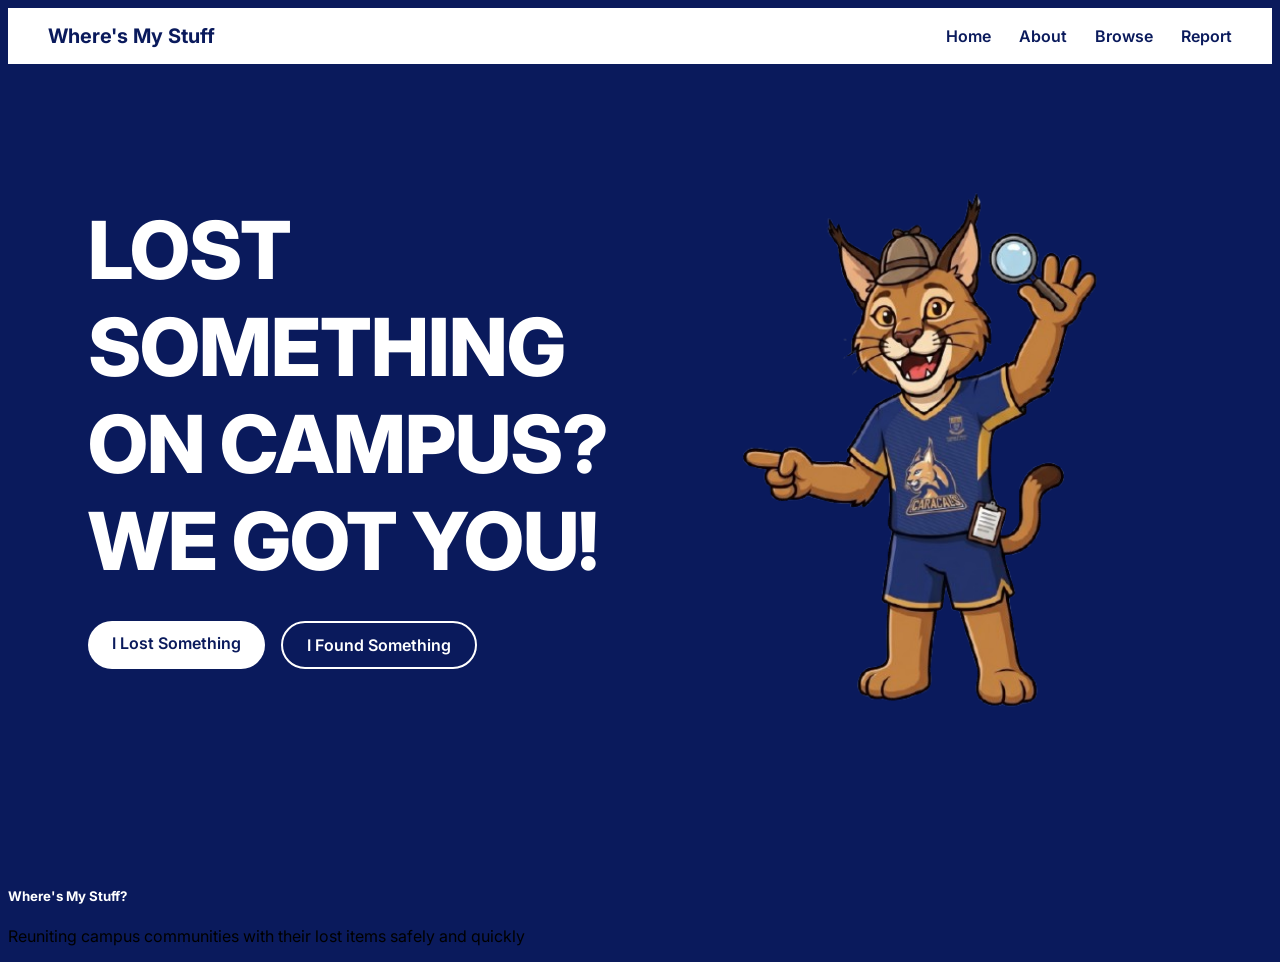
==== index.html @ 034699d9 "Refactor code structure for improved readability and maintainability" ====
<!DOCTYPE html>
<html>

<head>
    <title>Where's My Stuff</title>
    <meta charset="UTF-8">
    <meta name="viewport" content="width=device-width, initial-scale=1.0">
    <link href="css/style.css" rel="stylesheet" />
</head>

<body>
    <header>
        <nav class="navbar">
            <a href="index.html" class="logo">Where's My Stuff</a>
            <ul class="nav-links">
                <li><a href="index.html">Home</a></li>
                <li><a href="about.html">About</a></li>
                <li><a href="browse.html">Browse</a></li>
                <li><a href="report.html">Report</a></li>
            </ul>
        </nav>
    </header>
    <main>
        <section class="hero">
            <div class="hero-text">
                <h1 class="hero-title">LOST<br> SOMETHING <br>ON CAMPUS?<br> WE GOT YOU!</h1>
                <div class="hero-actions">
                    <a href="browse.html" class="lost-btn">I Lost Something</a>
                    <a href="report.html" class="found-btn">I Found Something</a>
                </div>
            </div>
            <div class="hero-mascot">
                <img src="images/cara.png" alt="University Mascot Detective" />
            </div>


        </section>
    </main>

    <footer>
        <h5>Where's My Stuff?</h5>
        <p>Reuniting campus communities with their lost items safely and quickly
        </p>

    </footer>
</body>

</html>
---- css/style.css ----
@import url('https://fonts.googleapis.com/css2?family=Inter:wght@400;500;600;700&display=swap');


body {
    background-color: #0A1A5C;
    font-family: 'Inter', sans-serif;
    min-height: 100vh;
}

main {
    flex: 1;
}

h1,
h2,
h3,
h4,
h5,
h6 {
    color: #FFFFFF;
}

/* navbar */

.navbar {
    display: flex;
    justify-content: space-between;
    align-items: center;
    padding: 16px 40px;
    background-color: #ffffff;

}


.logo {
    font-size: 20px;
    font-weight: 700;
    color: #0A1A5C;
    text-decoration: none;
}


.nav-links {
    display: flex;
    gap: 28px;
    list-style: none;
    margin: 0;
    padding: 0;
}


.nav-links a {
    text-decoration: none;
    color: #0A1A5C;
    font-weight: 600;
    font-size: 16px;
    transition: color 0.2s ease;
}


.nav-links a:hover {
    color: #2563eb;
}

/* home page */

.hero {
    background-color: #0A1A5C;
    display: flex;
    align-items: center;
    justify-content: space-between;
    padding: 60px 80px;
    gap: 40px;
}

.hero-title {
    margin: 0 0 32px;
    font-size: 80px;
    font-weight: 800;
    letter-spacing: -1px;
}

.hero-actions {
    display: flex;
    flex-wrap: wrap;
    gap: 16px;
}

.lost-btn {
    background-color: #FFFFFF;
    color: #0A1A5C;
    text-decoration: none;
    padding: 12px 24px;
    border-radius: 50px;
    font-weight: 600;
}

.found-btn {
    background-color: #0A1A5C;
    color: #FFFFFF;
    text-decoration: none;
    padding: 12px 24px;
    border-radius: 50px;
    font-weight: 600;
    border: 2px solid #FFFFFF;
}

.hero-text {
    flex: 1;
    max-width: 600px;
    transform: translateY(-30px);
}

.hero-mascot {
    flex: 1;
    display: flex;
    justify-content: center;
    min-width: 320px;
    transform: translateY(-30px);
}

.hero-mascot img {
    max-width: 380px;
    width: 100%;
    height: auto;
    object-fit: contain;
}

/*Browse Page*/

#card-row {
    display: flex;
    flex-wrap: wrap;
    justify-content: center;
    gap: 24px;
    width: calc(100% - 32px);
    max-width: 1128px;
    margin: 0 auto;
    padding: 24px 0;
}

.card {
    display: flex;
    flex-direction: column;
    background-color: #ffffff;
    box-shadow: #919DD2 0px 4px 10px;
    border-radius: 12px;
    padding: 16px;
    flex: 0 1 360px;
    width: 100%;
    box-sizing: border-box;
    overflow: hidden;
    max-width: 360px;
    object-fit: contain;
}

.card-image {
    overflow: hidden;
    width: 100%;
    height: 200px;
    object-fit: contain;
}

.card-image img {
    width: 100%;
    height: 200px;
    object-fit: cover;
    border-radius: 12px;

}

.card-title {
    font-size: 20px;
    font-weight: 600;
    margin: 16px 0 8px;
    color: #0A1A5C;
}

.contact-btn {
    background-color: #0A1A5C;
    color: #FFFFFF;
    text-decoration: none;
    padding: 8px 16px;
    border-radius: 50px;
    font-weight: 600;
    border: 2px solid #FFFFFF;
    text-align: center;
}

.contact-btn:hover {
    background-color: #919DD2;
}
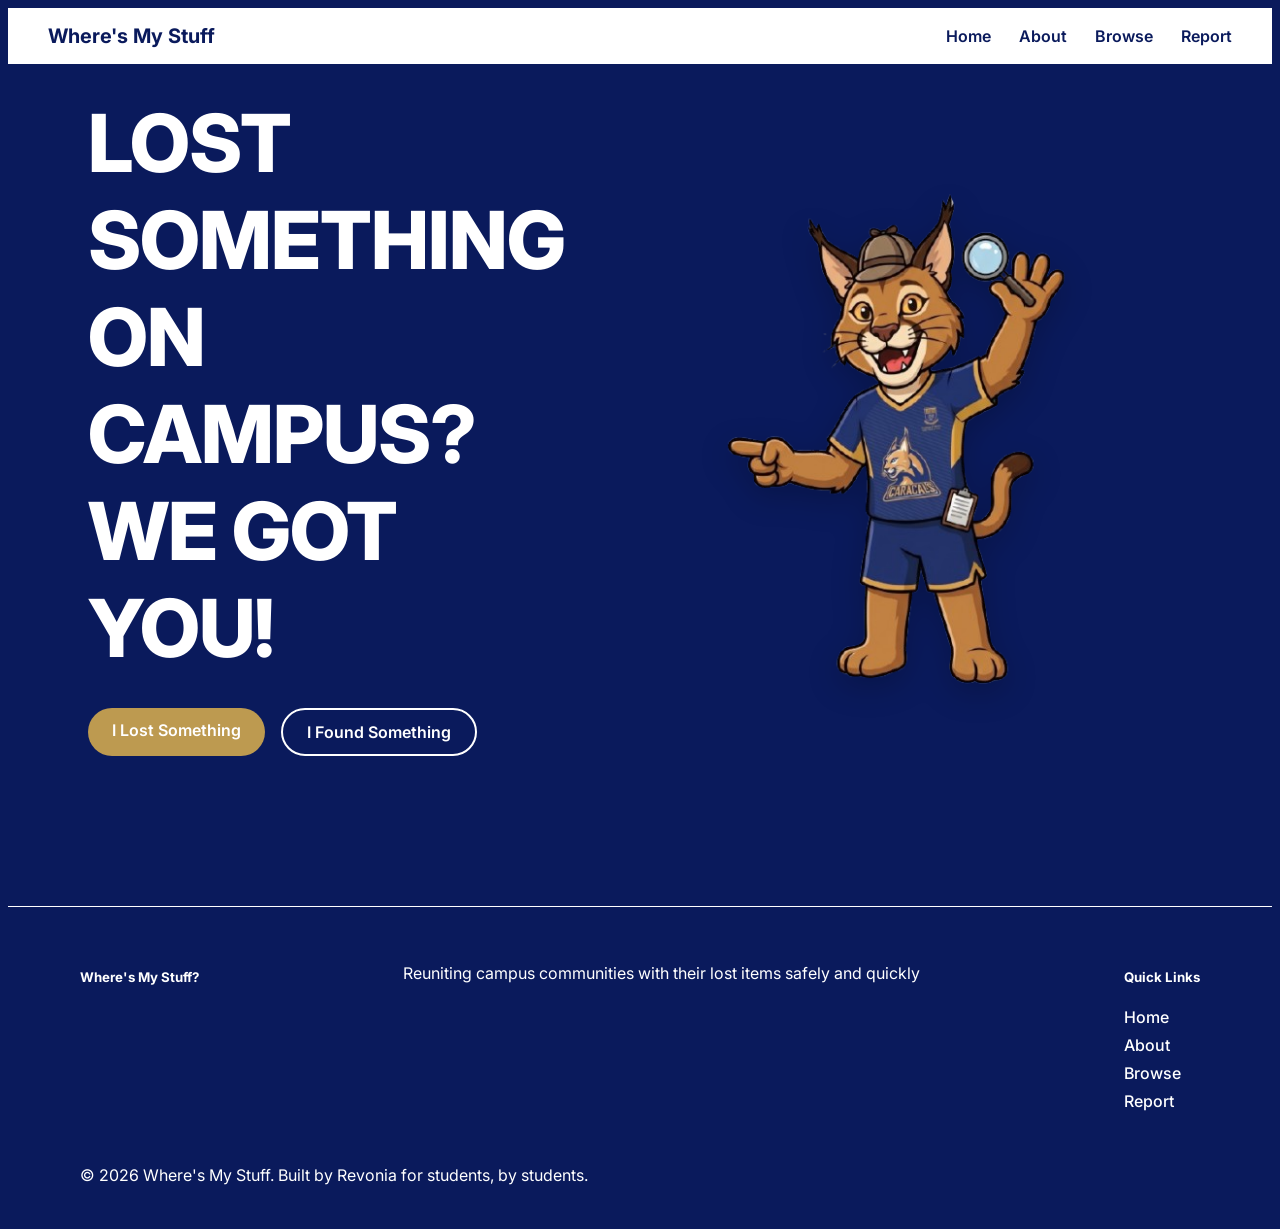
==== commit b2bb3cca: "Add footer styling and structure for improved layout and accessibility" ====
--- a/index.html
+++ b/index.html
@@ -37,11 +37,22 @@
         </section>
     </main>
 
-    <footer>
-        <h5>Where's My Stuff?</h5>
-        <p>Reuniting campus communities with their lost items safely and quickly
-        </p>
-
+    <footer class="web-footer">
+        <div class="footer-content">
+            <h5>Where's My Stuff?</h5>
+            <p>Reuniting campus communities with their lost items safely and quickly
+            </p>
+            <div class="quick-links">
+                <h5>Quick Links</h5>
+                <ul>
+                    <li><a href="index.html">Home</a></li>
+                    <li><a href="about.html">About</a></li>
+                    <li><a href="browse.html">Browse</a></li>
+                    <li><a href="report.html">Report</a></li>
+                </ul>
+            </div>
+            <p>&copy; 2026 Where's My Stuff. Built by Revonia for students, by students.</p>
+        </div>
     </footer>
 </body>
 
--- a/css/style.css
+++ b/css/style.css
@@ -20,6 +20,12 @@
     color: #FFFFFF;
 }
 
+.screenheading {
+    text-align: center;
+    font-size: 32px;
+}
+
+
 /* navbar */
 
 .navbar {
@@ -59,7 +65,7 @@
 
 
 .nav-links a:hover {
-    color: #2563eb;
+    color: #BD9A50;
 }
 
 /* home page */
@@ -87,12 +93,17 @@
 }
 
 .lost-btn {
-    background-color: #FFFFFF;
-    color: #0A1A5C;
+    background-color: #BD9A50;
+    color: #ffffff;
     text-decoration: none;
     padding: 12px 24px;
     border-radius: 50px;
     font-weight: 600;
+}
+
+.lost-btn:hover {
+    background-color: #ffffff;
+    color: #BD9A50;
 }
 
 .found-btn {
@@ -112,7 +123,7 @@
 }
 
 .hero-mascot {
-    flex: 1;
+    flex: 1.2;
     display: flex;
     justify-content: center;
     min-width: 320px;
@@ -120,10 +131,12 @@
 }
 
 .hero-mascot img {
-    max-width: 380px;
+    max-height: 650px;
+    max-width: 560px;
     width: 100%;
     height: auto;
     object-fit: contain;
+    filter: drop-shadow(0 10px 15px rgba(0, 0, 0, 0.2));
 }
 
 /*Browse Page*/
@@ -189,4 +202,42 @@
 
 .contact-btn:hover {
     background-color: #919DD2;
+}
+
+
+/* Footer */
+
+.web-footer {
+    background-color: #0A1A5C;
+    color: #FFFFFF;
+    padding: 40px 0 20px 0;
+    margin-top: 60px;
+    border-top: 1px solid #FFFFFF;
+}
+
+.footer-content {
+    display: flex;
+    justify-content: space-between;
+    max-width: 1120px;
+    margin: 0 auto;
+    padding: 0 20px;
+    gap: 30px;
+    flex-wrap: wrap;
+}
+
+.quick-links li {
+    margin-bottom: 8px;
+
+}
+
+.quick-links ul {
+    list-style: none;
+    padding: 0;
+    margin: 0;
+}
+
+.quick-links a {
+    color: #FFFFFF;
+    text-decoration: none;
+    font-weight: 500;
 }
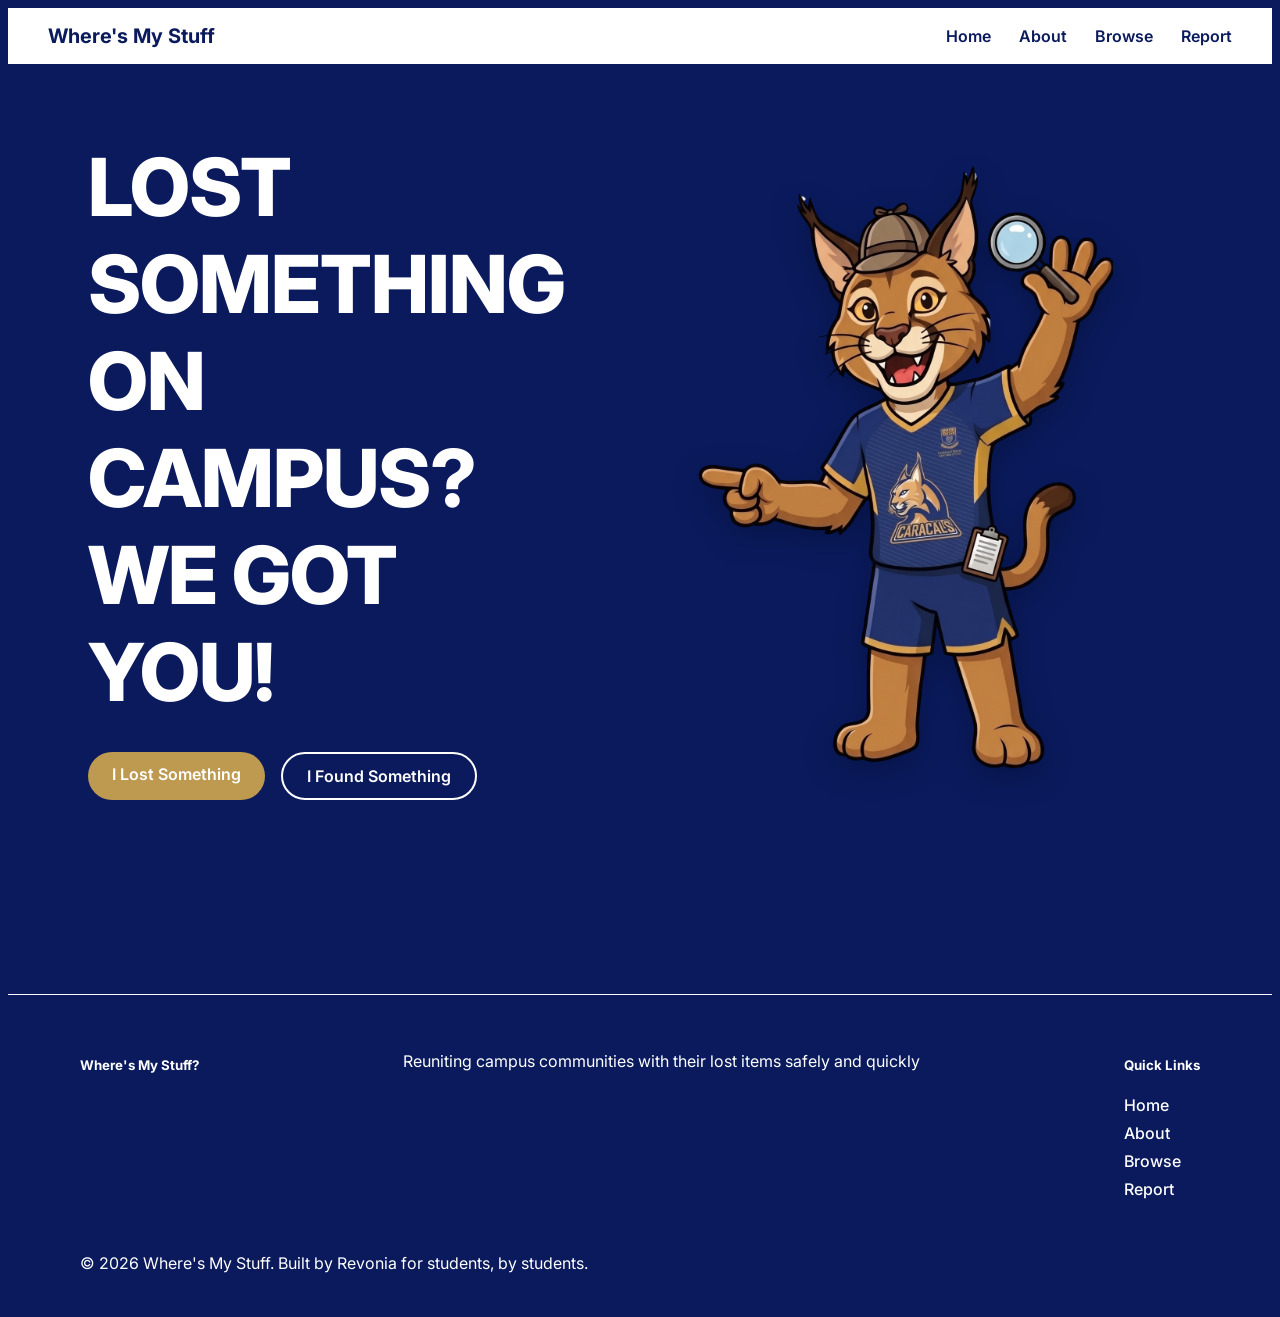
==== commit 3724b29d: "Add missing script tag to about, index, and report pages for improved functionality" ====
--- a/index.html
+++ b/index.html
@@ -30,7 +30,7 @@
                 </div>
             </div>
             <div class="hero-mascot">
-                <img src="images/cara.png" alt="University Mascot Detective" />
+                <img src="images/cara.png" alt="University Mascot Cara in Detective wear" />
             </div>
 
 
@@ -54,6 +54,7 @@
             <p>&copy; 2026 Where's My Stuff. Built by Revonia for students, by students.</p>
         </div>
     </footer>
+    <script src="script.js"></script>
 </body>
 
 </html>
--- a/css/style.css
+++ b/css/style.css
@@ -131,7 +131,7 @@
 }
 
 .hero-mascot img {
-    max-height: 650px;
+    max-height: 750px;
     max-width: 560px;
     width: 100%;
     height: auto;
@@ -145,7 +145,7 @@
     display: flex;
     flex-wrap: wrap;
     justify-content: center;
-    gap: 24px;
+    gap: 32px;
     width: calc(100% - 32px);
     max-width: 1128px;
     margin: 0 auto;
@@ -201,9 +201,73 @@
 }
 
 .contact-btn:hover {
-    background-color: #919DD2;
-}
-
+    background-color: #BD9A50;
+}
+
+.filter-bar {
+    display: flex;
+    align-items: center;
+    justify-content: center;
+    flex-wrap: wrap;
+    gap: 20px;
+}
+
+.find form {
+    display: flex;
+    align-items: center;
+    justify-content: center;
+    flex-wrap: wrap;
+    gap: 20px;
+    padding: 24px 40px;
+}
+
+.filter-group {
+    display: flex;
+    align-items: center;
+    gap: 8px;
+}
+
+.filter-group label {
+    color: #ffffff;
+    font-weight: 600;
+    font-size: 14px;
+}
+
+.filter-group input[type="search"],
+.filter-group input[type="text"],
+.filter-group input[type="date"],
+.filter-group select {
+    padding: 8px 16px;
+    border-radius: 50px;
+    border: 1px solid #cbd5e1;
+    background-color: #ffffff;
+    color: #0A1A5C;
+    font-size: 14px;
+    outline: none;
+    box-shadow: 0 2px 6px rgba(0, 0, 0, 0.08);
+}
+
+.search-input-wrapper {
+    display: flex;
+    align-items: center;
+    gap: 6px;
+}
+
+.btn-search {
+    background-color: #BD9A50;
+    color: #0A1A5C;
+    border: none;
+    padding: 8px 18px;
+    border-radius: 50px;
+    font-weight: 700;
+    font-size: 14px;
+    cursor: pointer;
+    transition: background-color 0.2s ease;
+}
+
+.btn-search:hover {
+    background-color: #ffffff;
+}
 
 /* Footer */
 
@@ -240,4 +304,174 @@
     color: #FFFFFF;
     text-decoration: none;
     font-weight: 500;
+}
+
+/*Report Page*/
+
+.report-card {
+    width: min(600px, calc(100% - 32px));
+    box-sizing: border-box;
+    margin: 0 auto;
+    background-color: #ffffff;
+    padding: 32px;
+    border-radius: 12px;
+    box-shadow: #919DD2 0px 4px 10px;
+}
+
+.report-card form {
+    display: flex;
+    flex-direction: column;
+}
+
+.form-heading {
+    font-size: 24px;
+    font-weight: 600;
+    color: #0A1A5C;
+    text-align: center;
+    margin: 0 0 28px;
+}
+
+
+#item-description {
+    width: 100%;
+    height: 120px;
+    padding: 8px;
+    border-radius: 8px;
+    border: 1px solid #ccc;
+    resize: none;
+    box-sizing: border-box;
+}
+
+.form-group label {
+    font-weight: 600;
+    font-size: 14px;
+    color: #0A1A5C;
+}
+
+.submit-btn {
+    width: 100%;
+    padding: 14px;
+    background-color: #0A1A5C;
+    color: #ffffff;
+    font-weight: 700;
+    font-size: 16px;
+    border: none;
+    border-radius: 50px;
+    cursor: pointer;
+    margin-top: 10px;
+    transition: background-color 0.2s ease, transform 0.1s ease;
+}
+
+.submit-btn:hover {
+    background-color: #BD9A50;
+}
+
+.form-group {
+    display: flex;
+    flex-direction: column;
+    gap: 8px;
+    margin-bottom: 20px;
+    text-align: left;
+}
+
+
+
+.report-card input[type="text"],
+.report-card input[type="date"],
+.report-card select,
+.report-card textarea {
+    width: 100%;
+    padding: 12px 16px;
+    border-radius: 12px;
+    border: 1px solid #cbd5e1;
+    background-color: #f8fafc;
+    color: #0A1A5C;
+    font-size: 15px;
+    outline: none;
+    box-sizing: border-box;
+    transition: all 0.2s ease;
+}
+
+.report-card input:focus,
+.report-card select:focus,
+.report-card textarea:focus {
+    background-color: #ffffff;
+    border-color: #0A1A5C;
+    box-shadow: 0 0 0 3px rgba(10, 26, 92, 0.12);
+}
+
+.file-input {
+    display: none;
+}
+
+.custom-file-upload {
+    display: inline-block;
+    padding: 12px 20px;
+    background-color: #e2e8f0;
+    color: #0A1A5C;
+    font-weight: 600;
+    font-size: 14px;
+    border-radius: 10px;
+    cursor: pointer;
+    text-align: center;
+    border: 2px dashed #94a3b8;
+    transition: background-color 0.2s ease;
+}
+
+.custom-file-upload:hover {
+    background-color: #cbd5e1;
+}
+
+input::placeholder,
+textarea::placeholder {
+    color: #94a3b8;
+    font-size: 14px;
+}
+
+/* About Page */
+.aboutcard-heading {
+    font-size: 24px;
+    font-weight: 600;
+    color: #0A1A5C;
+    margin-bottom: 16px;
+}
+
+.about-card {
+    max-width: 800px;
+    margin: 30px auto;
+    background-color: #ffffff;
+    padding: 32px;
+    border-radius: 16px;
+    box-shadow: #919DD2 0px 4px 12px;
+    color: #0A1A5C;
+}
+
+.instr-heading {
+    font-size: 20px;
+    font-weight: 600;
+    margin-bottom: 8px;
+    color: #BD9A50;
+}
+
+.story-content {
+    display: flex;
+    justify-content: center;
+    margin-top: 20px;
+    flex: 1;
+    gap: 20px;
+}
+
+.story-mascot {
+    flex: 0 0 180px;
+
+}
+
+.story-text {
+    flex: 1;
+}
+
+.story-mascot img {
+    width: 100%;
+    height: auto;
+    object-fit: contain;
 }
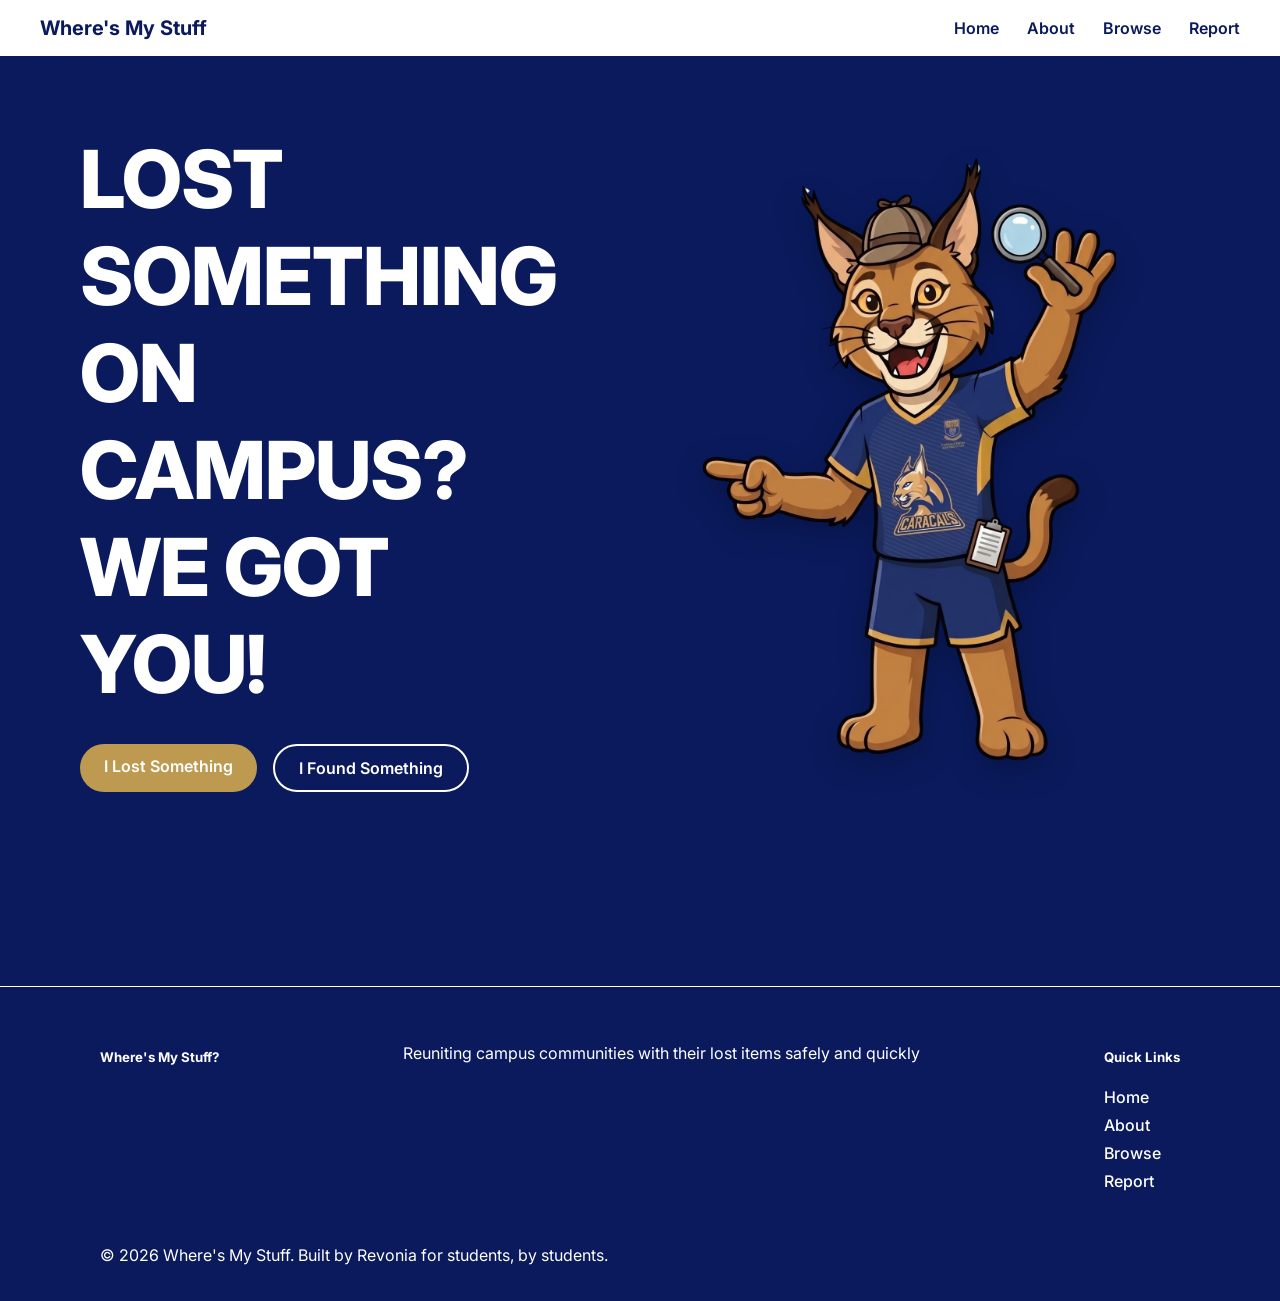
==== commit 448e5490: "Refactor project structure: move CSS and JS files to root, remove old script, and add new script wit" ====
--- a/index.html
+++ b/index.html
@@ -5,7 +5,7 @@
     <title>Where's My Stuff</title>
     <meta charset="UTF-8">
     <meta name="viewport" content="width=device-width, initial-scale=1.0">
-    <link href="css/style.css" rel="stylesheet" />
+    <link href="style.css" rel="stylesheet" />
 </head>
 
 <body>
--- a/style.css
+++ b/style.css
@@ -0,0 +1,724 @@
+@import url('https://fonts.googleapis.com/css2?family=Inter:wght@400;500;600;700&display=swap');
+
+*,
+*::before,
+*::after {
+    box-sizing: border-box;
+}
+
+html {
+    overflow-x: hidden;
+}
+
+body {
+    background-color: #0A1A5C;
+    font-family: 'Inter', sans-serif;
+    min-height: 100vh;
+    margin: 0;
+    overflow-x: hidden;
+}
+
+main {
+    flex: 1;
+}
+
+h1,
+h2,
+h3,
+h4,
+h5,
+h6 {
+    color: #FFFFFF;
+}
+
+.screenheading {
+    text-align: center;
+    font-size: 32px;
+}
+
+
+/* navbar */
+
+.navbar {
+    display: flex;
+    justify-content: space-between;
+    align-items: center;
+    padding: 16px 40px;
+    background-color: #ffffff;
+
+}
+
+
+.logo {
+    font-size: 20px;
+    font-weight: 700;
+    color: #0A1A5C;
+    text-decoration: none;
+}
+
+
+.nav-links {
+    display: flex;
+    gap: 28px;
+    list-style: none;
+    margin: 0;
+    padding: 0;
+}
+
+
+.nav-links a {
+    text-decoration: none;
+    color: #0A1A5C;
+    font-weight: 600;
+    font-size: 16px;
+    transition: color 0.2s ease;
+}
+
+
+.nav-links a:hover {
+    color: #BD9A50;
+}
+
+/* home page */
+
+.hero {
+    background-color: #0A1A5C;
+    display: flex;
+    align-items: center;
+    justify-content: space-between;
+    padding: 60px 80px;
+    gap: 40px;
+}
+
+.hero-title {
+    margin: 0 0 32px;
+    font-size: 80px;
+    font-weight: 800;
+    letter-spacing: -1px;
+}
+
+.hero-actions {
+    display: flex;
+    flex-wrap: wrap;
+    gap: 16px;
+}
+
+.lost-btn {
+    background-color: #BD9A50;
+    color: #ffffff;
+    text-decoration: none;
+    padding: 12px 24px;
+    border-radius: 50px;
+    font-weight: 600;
+}
+
+.lost-btn:hover {
+    background-color: #ffffff;
+    color: #BD9A50;
+}
+
+.found-btn {
+    background-color: #0A1A5C;
+    color: #FFFFFF;
+    text-decoration: none;
+    padding: 12px 24px;
+    border-radius: 50px;
+    font-weight: 600;
+    border: 2px solid #FFFFFF;
+}
+
+.found-btn:hover {
+    background-color: #BD9A50;
+    color: #0A1A5C;
+}
+
+.hero-text {
+    flex: 1;
+    max-width: 600px;
+    transform: translateY(-30px);
+}
+
+.hero-mascot {
+    flex: 1.2;
+    display: flex;
+    justify-content: center;
+    min-width: 320px;
+    transform: translateY(-30px);
+}
+
+.hero-mascot img {
+    max-height: 750px;
+    max-width: 560px;
+    width: 100%;
+    height: auto;
+    object-fit: contain;
+    filter: drop-shadow(0 10px 15px rgba(0, 0, 0, 0.2));
+}
+
+/*Browse Page*/
+
+#card-row {
+    display: flex;
+    flex-wrap: wrap;
+    justify-content: center;
+    gap: 32px;
+    width: calc(100% - 32px);
+    max-width: 1128px;
+    margin: 0 auto;
+    padding: 24px 0;
+}
+
+.card {
+    display: flex;
+    flex-direction: column;
+    background-color: #ffffff;
+    box-shadow: #919DD2 0px 4px 10px;
+    border-radius: 12px;
+    padding: 16px;
+    flex: 0 1 360px;
+    width: 100%;
+    box-sizing: border-box;
+    overflow: hidden;
+    max-width: 360px;
+    object-fit: contain;
+}
+
+.card[hidden] {
+    display: none;
+}
+
+.card-image {
+    overflow: hidden;
+    width: 100%;
+    height: 200px;
+    object-fit: contain;
+}
+
+.card-image img {
+    width: 100%;
+    height: 200px;
+    object-fit: cover;
+    border-radius: 12px;
+
+}
+
+.card-title {
+    font-size: 20px;
+    font-weight: 600;
+    margin: 16px 0 8px;
+    color: #0A1A5C;
+}
+
+.card-info i {
+    width: 16px;
+    margin-right: 4px;
+    color: #BD9A50;
+    text-align: center;
+}
+
+.contact-btn {
+    background-color: #0A1A5C;
+    color: #FFFFFF;
+    text-decoration: none;
+    padding: 8px 16px;
+    border-radius: 50px;
+    font-weight: 600;
+    border: 2px solid #FFFFFF;
+    text-align: center;
+}
+
+.contact-btn:hover {
+    background-color: #BD9A50;
+}
+
+.filter-bar {
+    display: flex;
+    align-items: center;
+    justify-content: center;
+    flex-wrap: wrap;
+    gap: 20px;
+}
+
+.find form {
+    display: flex;
+    align-items: center;
+    justify-content: center;
+    flex-wrap: wrap;
+    gap: 20px;
+    padding: 24px 40px;
+}
+
+.filter-group {
+    display: flex;
+    align-items: center;
+    gap: 8px;
+}
+
+.filter-group label {
+    color: #ffffff;
+    font-weight: 600;
+    font-size: 14px;
+}
+
+.filter-group input[type="search"],
+.filter-group input[type="text"],
+.filter-group input[type="date"],
+.filter-group select {
+    padding: 8px 16px;
+    border-radius: 50px;
+    border: 1px solid #cbd5e1;
+    background-color: #ffffff;
+    color: #0A1A5C;
+    font-size: 14px;
+    outline: none;
+    box-shadow: 0 2px 6px rgba(0, 0, 0, 0.08);
+}
+
+.search-input-wrapper {
+    display: flex;
+    align-items: center;
+    gap: 6px;
+}
+
+.btn-search {
+    background-color: #BD9A50;
+    color: #0A1A5C;
+    border: none;
+    padding: 8px 18px;
+    border-radius: 50px;
+    font-weight: 700;
+    font-size: 14px;
+    cursor: pointer;
+    transition: background-color 0.2s ease;
+}
+
+.btn-search:hover {
+    background-color: #ffffff;
+}
+
+/* Footer */
+
+.web-footer {
+    background-color: #0A1A5C;
+    color: #FFFFFF;
+    padding: 40px 0 20px 0;
+    margin-top: 60px;
+    border-top: 1px solid #FFFFFF;
+}
+
+.footer-content {
+    display: flex;
+    justify-content: space-between;
+    max-width: 1120px;
+    margin: 0 auto;
+    padding: 0 20px;
+    gap: 30px;
+    flex-wrap: wrap;
+}
+
+.quick-links li {
+    margin-bottom: 8px;
+
+}
+
+.quick-links ul {
+    list-style: none;
+    padding: 0;
+    margin: 0;
+}
+
+.quick-links a {
+    color: #FFFFFF;
+    text-decoration: none;
+    font-weight: 500;
+}
+
+/*Report Page*/
+
+.report-card {
+    width: min(600px, calc(100% - 32px));
+    box-sizing: border-box;
+    margin: 0 auto;
+    background-color: #ffffff;
+    padding: 32px;
+    border-radius: 12px;
+    box-shadow: #919DD2 0px 4px 10px;
+}
+
+.report-card form {
+    display: flex;
+    flex-direction: column;
+}
+
+.form-heading {
+    font-size: 24px;
+    font-weight: 600;
+    color: #0A1A5C;
+    text-align: center;
+    margin: 0 0 28px;
+}
+
+
+#item-description {
+    width: 100%;
+    height: 120px;
+    padding: 8px;
+    border-radius: 8px;
+    border: 1px solid #ccc;
+    resize: none;
+    box-sizing: border-box;
+}
+
+.form-group label {
+    font-weight: 600;
+    font-size: 14px;
+    color: #0A1A5C;
+}
+
+.submit-btn {
+    width: 100%;
+    padding: 14px;
+    background-color: #0A1A5C;
+    color: #ffffff;
+    font-weight: 700;
+    font-size: 16px;
+    border: none;
+    border-radius: 50px;
+    cursor: pointer;
+    margin-top: 10px;
+    transition: background-color 0.2s ease, transform 0.1s ease;
+}
+
+.submit-btn:hover {
+    background-color: #BD9A50;
+}
+
+.form-group {
+    display: flex;
+    flex-direction: column;
+    gap: 8px;
+    margin-bottom: 20px;
+    text-align: left;
+}
+
+
+
+.report-card input[type="text"],
+.report-card input[type="date"],
+.report-card select,
+.report-card textarea {
+    width: 100%;
+    padding: 12px 16px;
+    border-radius: 12px;
+    border: 1px solid #cbd5e1;
+    background-color: #f8fafc;
+    color: #0A1A5C;
+    font-size: 15px;
+    outline: none;
+    box-sizing: border-box;
+    transition: all 0.2s ease;
+}
+
+.report-card input:focus,
+.report-card select:focus,
+.report-card textarea:focus {
+    background-color: #ffffff;
+    border-color: #0A1A5C;
+    box-shadow: 0 0 0 3px rgba(10, 26, 92, 0.12);
+}
+
+.file-input {
+    display: none;
+}
+
+.custom-file-upload {
+    display: inline-block;
+    padding: 12px 20px;
+    background-color: #e2e8f0;
+    color: #0A1A5C;
+    font-weight: 600;
+    font-size: 14px;
+    border-radius: 10px;
+    cursor: pointer;
+    text-align: center;
+    border: 2px dashed #94a3b8;
+    transition: background-color 0.2s ease;
+}
+
+.custom-file-upload:hover {
+    background-color: #cbd5e1;
+}
+
+.popup-backdrop {
+    position: fixed;
+    inset: 0;
+    z-index: 1000;
+    display: grid;
+    place-items: center;
+    padding: 20px;
+    background-color: rgba(10, 26, 92, 0.65);
+}
+
+.popup {
+    position: relative;
+    width: min(440px, 100%);
+    padding: 32px;
+    border-radius: 12px;
+    background-color: #ffffff;
+    box-shadow: 0 18px 50px rgba(10, 26, 92, 0.3);
+    color: #0A1A5C;
+    text-align: center;
+    animation: popup-enter 0.2s ease-out;
+}
+
+.popup h2 {
+    margin: 0 0 12px;
+    color: #0A1A5C;
+    font-size: 24px;
+}
+
+.popup-message {
+    margin: 0 0 24px;
+    line-height: 1.5;
+}
+
+.popup-close {
+    position: absolute;
+    top: 10px;
+    right: 12px;
+    border: 0;
+    background: transparent;
+    color: #0A1A5C;
+    cursor: pointer;
+    font-size: 28px;
+    line-height: 1;
+}
+
+.popup-action {
+    padding: 10px 28px;
+    border: 0;
+    border-radius: 50px;
+    background-color: #0A1A5C;
+    color: #ffffff;
+    cursor: pointer;
+    font-weight: 700;
+}
+
+.popup-action:hover,
+.popup-action:focus-visible {
+    background-color: #BD9A50;
+}
+
+@keyframes popup-enter {
+    from {
+        opacity: 0;
+        transform: translateY(10px) scale(0.98);
+    }
+
+    to {
+        opacity: 1;
+        transform: translateY(0) scale(1);
+    }
+}
+
+input::placeholder,
+textarea::placeholder {
+    color: #94a3b8;
+    font-size: 14px;
+}
+
+/* About Page */
+.aboutcard-heading {
+    font-size: 24px;
+    font-weight: 600;
+    color: #0A1A5C;
+    margin-bottom: 16px;
+}
+
+.about-card {
+    max-width: 800px;
+    margin: 30px auto;
+    background-color: #ffffff;
+    padding: 32px;
+    border-radius: 16px;
+    box-shadow: #919DD2 0px 4px 12px;
+    color: #0A1A5C;
+}
+
+.instr-heading {
+    font-size: 20px;
+    font-weight: 600;
+    margin-bottom: 8px;
+    color: #BD9A50;
+}
+
+.story-content {
+    display: flex;
+    justify-content: center;
+    margin-top: 20px;
+    flex: 1;
+    gap: 20px;
+}
+
+.story-mascot {
+    flex: 0 0 180px;
+
+}
+
+.story-text {
+    flex: 1;
+}
+
+.story-mascot img {
+    width: 100%;
+    height: auto;
+    object-fit: contain;
+}
+
+@media (max-width: 900px) {
+    .navbar {
+        padding: 16px 24px;
+    }
+
+    .nav-links {
+        gap: 16px;
+    }
+
+    .hero {
+        padding: 48px 32px;
+        gap: 24px;
+    }
+
+    .hero-title {
+        font-size: 56px;
+    }
+
+    .hero-mascot {
+        min-width: 0;
+    }
+
+    .find form {
+        padding: 24px;
+    }
+
+    .about-card {
+        width: calc(100% - 32px);
+    }
+}
+
+@media (max-width: 600px) {
+    .navbar {
+        align-items: flex-start;
+        flex-direction: column;
+        gap: 12px;
+        padding: 16px;
+    }
+
+    .nav-links {
+        flex-wrap: wrap;
+        gap: 8px 16px;
+    }
+
+    .screenheading {
+        padding: 0 16px;
+        font-size: 26px;
+    }
+
+    .hero {
+        flex-direction: column;
+        padding: 40px 20px 24px;
+        text-align: center;
+    }
+
+    .hero-text,
+    .hero-mascot {
+        width: 100%;
+        transform: none;
+    }
+
+    .hero-title {
+        margin-bottom: 24px;
+        font-size: clamp(36px, 12vw, 52px);
+    }
+
+    .hero-actions {
+        justify-content: center;
+    }
+
+    .hero-mascot img {
+        max-height: 420px;
+    }
+
+    .find form {
+        align-items: stretch;
+        flex-direction: column;
+        gap: 14px;
+        padding: 20px 16px;
+    }
+
+    .filter-bar,
+    .filter-group,
+    .search-input-wrapper {
+        width: 100%;
+    }
+
+    .filter-group {
+        align-items: stretch;
+        flex-direction: column;
+        gap: 6px;
+    }
+
+    .filter-group input[type="search"],
+    .filter-group input[type="text"],
+    .filter-group input[type="date"],
+    .filter-group select,
+    .btn-search {
+        width: 100%;
+        min-height: 44px;
+    }
+
+    .search-input-wrapper {
+        align-items: stretch;
+        flex-direction: column;
+        gap: 8px;
+    }
+
+    #card-row {
+        gap: 20px;
+        width: calc(100% - 32px);
+        padding-top: 12px;
+    }
+
+    .card {
+        max-width: none;
+    }
+
+    .card-image,
+    .card-image img {
+        height: 180px;
+    }
+
+    .report-card {
+        padding: 24px 20px;
+    }
+
+    .about-card {
+        padding: 24px 20px;
+    }
+
+    .story-content {
+        align-items: center;
+        flex-direction: column;
+    }
+
+    .story-mascot {
+        flex: 0 0 auto;
+        max-width: 180px;
+    }
+
+    .footer-content {
+        flex-direction: column;
+        gap: 16px;
+        padding: 0 16px;
+    }
+}
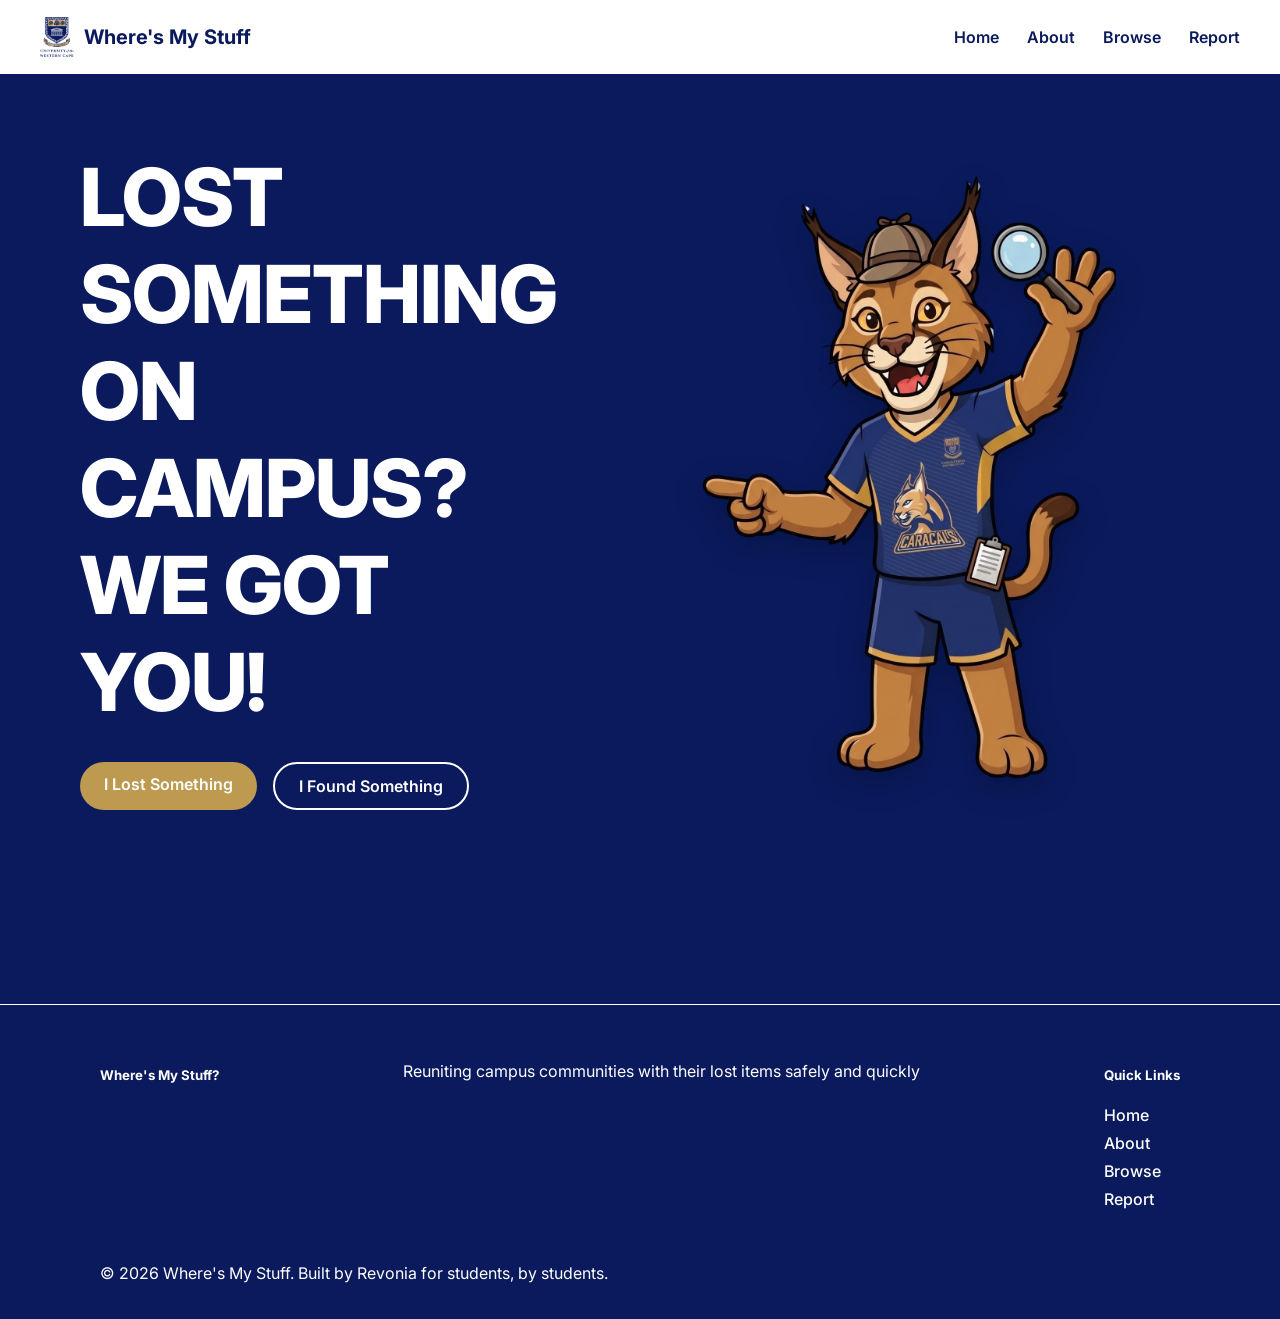
==== commit 7b2cd3e6: "added uwc logo" ====
--- a/index.html
+++ b/index.html
@@ -11,7 +11,8 @@
 <body>
     <header>
         <nav class="navbar">
-            <a href="index.html" class="logo">Where's My Stuff</a>
+            <a href="index.html" class="logo"><img src="images/UNIVERSITY OF THE WESTERN CAPE LOGO.gif"
+                    alt="University of the Western Cape logo" />Where's My Stuff</a>
             <ul class="nav-links">
                 <li><a href="index.html">Home</a></li>
                 <li><a href="about.html">About</a></li>
--- a/style.css
+++ b/style.css
@@ -50,10 +50,19 @@
 
 
 .logo {
+    display: flex;
+    align-items: center;
+    gap: 10px;
     font-size: 20px;
     font-weight: 700;
     color: #0A1A5C;
     text-decoration: none;
+}
+
+.logo img {
+    width: 34px;
+    height: 42px;
+    object-fit: contain;
 }
 
 
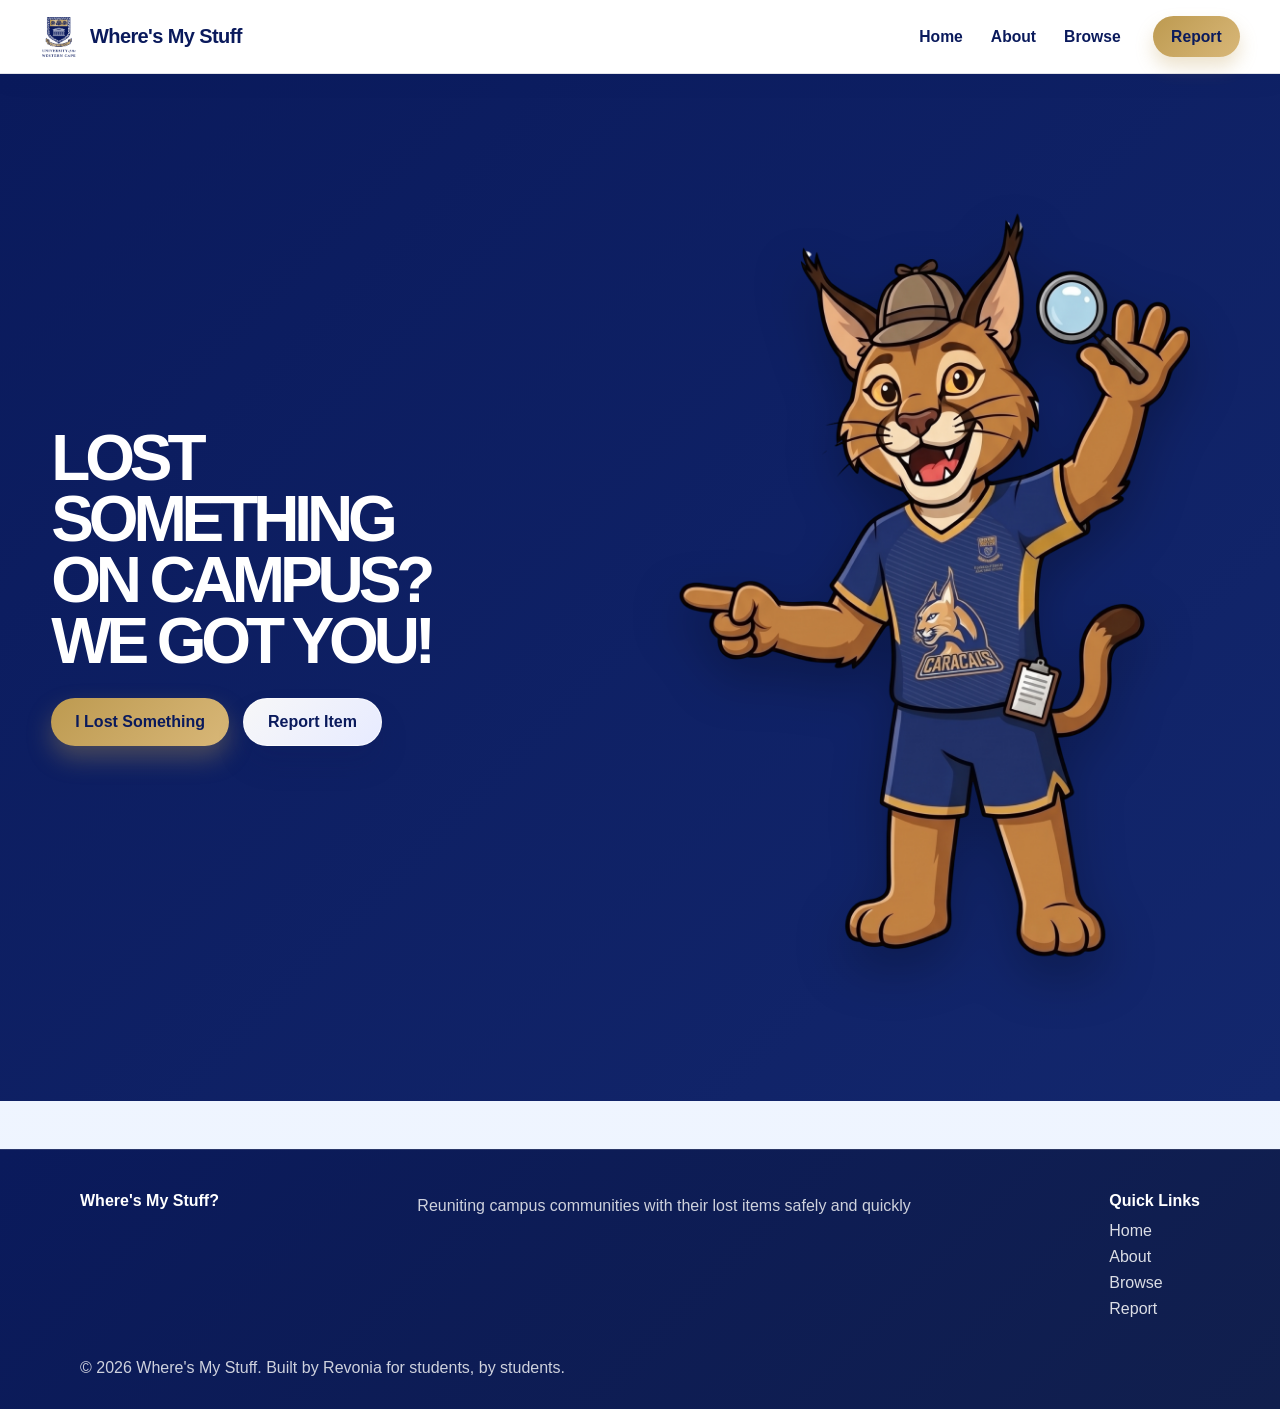
==== commit 7abe9079: "Update labels and button text for clarity in browse and report pages" ====
--- a/index.html
+++ b/index.html
@@ -8,7 +8,7 @@
     <link href="style.css" rel="stylesheet" />
 </head>
 
-<body>
+<body class="home-page">
     <header>
         <nav class="navbar">
             <a href="index.html" class="logo"><img src="images/UNIVERSITY OF THE WESTERN CAPE LOGO.gif"
@@ -17,7 +17,7 @@
                 <li><a href="index.html">Home</a></li>
                 <li><a href="about.html">About</a></li>
                 <li><a href="browse.html">Browse</a></li>
-                <li><a href="report.html">Report</a></li>
+                <li class="nav-report-link"><a href="report.html">Report</a></li>
             </ul>
         </nav>
     </header>
@@ -27,7 +27,7 @@
                 <h1 class="hero-title">LOST<br> SOMETHING <br>ON CAMPUS?<br> WE GOT YOU!</h1>
                 <div class="hero-actions">
                     <a href="browse.html" class="lost-btn">I Lost Something</a>
-                    <a href="report.html" class="found-btn">I Found Something</a>
+                    <a href="report.html" class="found-btn">Report Item</a>
                 </div>
             </div>
             <div class="hero-mascot">
--- a/style.css
+++ b/style.css
@@ -1,4 +1,16 @@
-@import url('https://fonts.googleapis.com/css2?family=Inter:wght@400;500;600;700&display=swap');
+:root {
+    --navy-900: #0a1a5c;
+    --navy-800: #13276d;
+    --gold-500: #bd9a50;
+    --gold-300: #d8b778;
+    --sky-50: #f4f7ff;
+    --sky-100: #eaf2ff;
+    --white: #ffffff;
+    --text: #1d2540;
+    --muted: #5d6787;
+    --border: rgba(17, 31, 75, 0.12);
+    --shadow: 0 20px 45px rgba(10, 26, 92, 0.12);
+}
 
 *,
 *::before,
@@ -8,18 +20,28 @@
 
 html {
     overflow-x: hidden;
+    scroll-behavior: smooth;
 }
 
 body {
-    background-color: #0A1A5C;
+    margin: 0;
+    min-height: 100vh;
+    overflow-x: hidden;
+    background: linear-gradient(180deg, #f5f8ff 0%, #edf4ff 100%);
+    color: var(--text);
     font-family: 'Inter', sans-serif;
-    min-height: 100vh;
-    margin: 0;
-    overflow-x: hidden;
+}
+
+img {
+    display: block;
+    max-width: 100%;
 }
 
 main {
     flex: 1;
+    width: min(1200px, calc(100% - 32px));
+    margin: 0 auto;
+    padding: 28px 0 80px;
 }
 
 h1,
@@ -28,412 +50,553 @@
 h4,
 h5,
 h6 {
-    color: #FFFFFF;
+    margin: 0;
+    color: var(--navy-900);
+}
+
+a,
+button,
+input,
+select,
+textarea {
+    font: inherit;
+}
+
+p {
+    margin: 0;
+    line-height: 1.7;
 }
 
 .screenheading {
+    margin: 0 auto 32px;
     text-align: center;
-    font-size: 32px;
-}
-
-
-/* navbar */
+    font-size: clamp(2rem, 3vw, 3rem);
+    font-weight: 800;
+    letter-spacing: -0.04em;
+    color: var(--navy-900);
+}
 
 .navbar {
-    display: flex;
+    position: sticky;
+    top: 0;
+    z-index: 20;
+    display: flex;
+    align-items: center;
     justify-content: space-between;
-    align-items: center;
+    gap: 24px;
     padding: 16px 40px;
-    background-color: #ffffff;
-
-}
-
+    background: rgba(255, 255, 255, 0.92);
+    border-bottom: 1px solid var(--border);
+    backdrop-filter: blur(10px);
+    box-shadow: 0 6px 24px rgba(10, 26, 92, 0.06);
+}
 
 .logo {
     display: flex;
     align-items: center;
-    gap: 10px;
-    font-size: 20px;
-    font-weight: 700;
-    color: #0A1A5C;
+    gap: 12px;
+    color: var(--navy-900);
     text-decoration: none;
+    font-size: 1.25rem;
+    font-weight: 800;
+    letter-spacing: -0.03em;
 }
 
 .logo img {
-    width: 34px;
-    height: 42px;
+    width: 38px;
+    height: 40px;
     object-fit: contain;
 }
 
-
 .nav-links {
     display: flex;
+    align-items: center;
     gap: 28px;
     list-style: none;
     margin: 0;
     padding: 0;
 }
 
+.nav-report-link {
+    margin-left: 4px;
+}
+
+.nav-report-link a {
+    display: inline-flex;
+    align-items: center;
+    justify-content: center;
+    background: linear-gradient(135deg, var(--gold-500), var(--gold-300));
+    color: var(--navy-900);
+    padding: 0.72rem 1.15rem;
+    border-radius: 999px;
+    box-shadow: 0 10px 18px rgba(189, 154, 80, 0.28);
+    border: none;
+}
+
+.nav-report-link a::after {
+    display: none;
+}
 
 .nav-links a {
+    position: relative;
+    color: var(--navy-900);
     text-decoration: none;
-    color: #0A1A5C;
+    font-size: 0.98rem;
     font-weight: 600;
-    font-size: 16px;
     transition: color 0.2s ease;
 }
 
-
-.nav-links a:hover {
-    color: #BD9A50;
-}
-
-/* home page */
+.nav-links a::after {
+    content: "";
+    position: absolute;
+    left: 0;
+    bottom: -6px;
+    width: 100%;
+    height: 2px;
+    border-radius: 999px;
+    background: var(--gold-500);
+    transform: scaleX(0);
+    transform-origin: left;
+    transition: transform 0.2s ease;
+}
+
+.nav-links a:hover,
+.nav-links a:focus-visible {
+    color: var(--gold-500);
+}
+
+.nav-links a:hover::after,
+.nav-links a:focus-visible::after {
+    transform: scaleX(1);
+}
+
+.home-page main {
+    width: 100%;
+    max-width: none;
+    padding: 0;
+}
+
+.home-page .hero {
+    display: flex;
+    align-items: center;
+    justify-content: space-between;
+    gap: 36px;
+    width: 100vw;
+    margin-left: calc(50% - 50vw);
+    margin-right: calc(50% - 50vw);
+    padding: clamp(28px, 4vw, 64px);
+    background: linear-gradient(135deg, var(--navy-900) 0%, var(--navy-800) 100%);
+    border-radius: 0;
+    box-shadow: none;
+}
 
 .hero {
-    background-color: #0A1A5C;
     display: flex;
     align-items: center;
     justify-content: space-between;
-    padding: 60px 80px;
-    gap: 40px;
-}
-
-.hero-title {
-    margin: 0 0 32px;
-    font-size: 80px;
-    font-weight: 800;
-    letter-spacing: -1px;
-}
-
-.hero-actions {
-    display: flex;
-    flex-wrap: wrap;
-    gap: 16px;
-}
-
-.lost-btn {
-    background-color: #BD9A50;
-    color: #ffffff;
-    text-decoration: none;
-    padding: 12px 24px;
-    border-radius: 50px;
-    font-weight: 600;
-}
-
-.lost-btn:hover {
-    background-color: #ffffff;
-    color: #BD9A50;
-}
-
-.found-btn {
-    background-color: #0A1A5C;
-    color: #FFFFFF;
-    text-decoration: none;
-    padding: 12px 24px;
-    border-radius: 50px;
-    font-weight: 600;
-    border: 2px solid #FFFFFF;
-}
-
-.found-btn:hover {
-    background-color: #BD9A50;
-    color: #0A1A5C;
+    gap: 36px;
+    padding: clamp(28px, 4vw, 64px);
+    background: linear-gradient(135deg, var(--navy-900) 0%, var(--navy-800) 100%);
+    border-radius: 28px;
+    box-shadow: var(--shadow);
 }
 
 .hero-text {
     flex: 1;
-    max-width: 600px;
-    transform: translateY(-30px);
+    max-width: 620px;
+}
+
+.hero-title {
+    margin: 0 0 26px;
+    color: var(--white);
+    font-size: clamp(2.8rem, 5vw, 5rem);
+    line-height: 0.95;
+    letter-spacing: -0.08em;
+    text-transform: uppercase;
+}
+
+.hero-actions {
+    display: flex;
+    flex-wrap: wrap;
+    gap: 14px;
+}
+
+.lost-btn,
+.found-btn,
+.contact-btn,
+.submit-btn,
+.btn-search,
+.popup-action {
+    display: inline-flex;
+    align-items: center;
+    justify-content: center;
+    border: none;
+    border-radius: 999px;
+    padding: 0.9rem 1.5rem;
+    font-weight: 700;
+    text-decoration: none;
+    transition: transform 0.2s ease, box-shadow 0.2s ease, background-color 0.2s ease, color 0.2s ease;
+    cursor: pointer;
+}
+
+.lost-btn {
+    background: linear-gradient(135deg, var(--gold-500), var(--gold-300));
+    color: var(--navy-900);
+    box-shadow: 0 12px 25px rgba(189, 154, 80, 0.34);
+}
+
+.found-btn {
+    background: linear-gradient(135deg, #f7f7f8, #e7ebff);
+    color: var(--navy-900);
+    border: 1.5px solid rgba(255, 255, 255, 0.6);
+    box-shadow: 0 18px 28px rgba(14, 29, 88, 0.18);
+}
+
+.lost-btn:hover,
+.found-btn:hover,
+.contact-btn:hover,
+.submit-btn:hover,
+.btn-search:hover,
+.popup-action:hover,
+.popup-action:focus-visible,
+.lost-btn:hover {
+    transform: translateY(-1px);
+}
+
+.lost-btn:hover {
+    background: var(--white);
+    color: var(--navy-900);
+}
+
+.found-btn:hover {
+    background: var(--white);
+    color: var(--navy-900);
 }
 
 .hero-mascot {
-    flex: 1.2;
+    flex: 1.1;
     display: flex;
     justify-content: center;
-    min-width: 320px;
-    transform: translateY(-30px);
+    min-width: 260px;
 }
 
 .hero-mascot img {
-    max-height: 750px;
-    max-width: 560px;
-    width: 100%;
+    width: min(100%, 520px);
     height: auto;
-    object-fit: contain;
-    filter: drop-shadow(0 10px 15px rgba(0, 0, 0, 0.2));
-}
-
-/*Browse Page*/
-
-#card-row {
+    filter: drop-shadow(0 20px 25px rgba(0, 0, 0, 0.25));
+}
+
+.about-card {
+    margin-bottom: 28px;
+    padding: clamp(24px, 3vw, 40px);
+    background: rgba(255, 255, 255, 0.9);
+    border: 1px solid var(--border);
+    border-radius: 24px;
+    box-shadow: var(--shadow);
+}
+
+.about-card h2 {
+    margin-bottom: 18px;
+    font-size: clamp(1.7rem, 2vw, 2.3rem);
+    color: var(--navy-900);
+}
+
+.about-card p,
+.about-card h3 {
+    color: var(--text);
+}
+
+.story-content {
+    display: grid;
+    grid-template-columns: 240px 1fr;
+    gap: 28px;
+    align-items: center;
+    margin-top: 18px;
+}
+
+.story-mascot {
+    display: flex;
+    justify-content: center;
+}
+
+.story-mascot img {
+    width: 180px;
+    filter: drop-shadow(0 14px 30px rgba(10, 26, 92, 0.15));
+}
+
+.story-text {
+    display: grid;
+    gap: 14px;
+}
+
+.instr-heading {
+    margin-top: 18px;
+    margin-bottom: 10px;
+    color: var(--navy-900);
+    font-size: 1.2rem;
+}
+
+.find {
+    margin-bottom: 28px;
+}
+
+.find form {
     display: flex;
     flex-wrap: wrap;
+    align-items: end;
     justify-content: center;
-    gap: 32px;
-    width: calc(100% - 32px);
-    max-width: 1128px;
-    margin: 0 auto;
-    padding: 24px 0;
-}
-
-.card {
+    gap: 18px;
+    padding: clamp(18px, 3vw, 28px);
+    background: linear-gradient(135deg, rgba(10, 26, 92, 0.98), rgba(19, 39, 109, 0.95));
+    border-radius: 22px;
+    box-shadow: var(--shadow);
+}
+
+.filter-group {
     display: flex;
     flex-direction: column;
-    background-color: #ffffff;
-    box-shadow: #919DD2 0px 4px 10px;
-    border-radius: 12px;
-    padding: 16px;
-    flex: 0 1 360px;
-    width: 100%;
-    box-sizing: border-box;
-    overflow: hidden;
-    max-width: 360px;
-    object-fit: contain;
-}
-
-.card[hidden] {
-    display: none;
-}
-
-.card-image {
-    overflow: hidden;
-    width: 100%;
-    height: 200px;
-    object-fit: contain;
-}
-
-.card-image img {
-    width: 100%;
-    height: 200px;
-    object-fit: cover;
-    border-radius: 12px;
-
-}
-
-.card-title {
-    font-size: 20px;
+    gap: 8px;
+    min-width: 180px;
+}
+
+.filter-group label {
+    color: var(--white);
     font-weight: 600;
-    margin: 16px 0 8px;
-    color: #0A1A5C;
-}
-
-.card-info i {
-    width: 16px;
-    margin-right: 4px;
-    color: #BD9A50;
-    text-align: center;
-}
-
-.contact-btn {
-    background-color: #0A1A5C;
-    color: #FFFFFF;
-    text-decoration: none;
-    padding: 8px 16px;
-    border-radius: 50px;
-    font-weight: 600;
-    border: 2px solid #FFFFFF;
-    text-align: center;
-}
-
-.contact-btn:hover {
-    background-color: #BD9A50;
-}
-
-.filter-bar {
-    display: flex;
-    align-items: center;
-    justify-content: center;
-    flex-wrap: wrap;
-    gap: 20px;
-}
-
-.find form {
-    display: flex;
-    align-items: center;
-    justify-content: center;
-    flex-wrap: wrap;
-    gap: 20px;
-    padding: 24px 40px;
-}
-
-.filter-group {
-    display: flex;
-    align-items: center;
-    gap: 8px;
-}
-
-.filter-group label {
-    color: #ffffff;
-    font-weight: 600;
-    font-size: 14px;
 }
 
 .filter-group input[type="search"],
 .filter-group input[type="text"],
 .filter-group input[type="date"],
-.filter-group select {
-    padding: 8px 16px;
-    border-radius: 50px;
-    border: 1px solid #cbd5e1;
-    background-color: #ffffff;
-    color: #0A1A5C;
-    font-size: 14px;
+.filter-group select,
+.report-card input[type="text"],
+.report-card input[type="date"],
+.report-card select,
+.report-card textarea {
+    width: 100%;
+    padding: 12px 16px;
+    border: 1px solid rgba(148, 163, 184, 0.8);
+    border-radius: 12px;
+    background-color: #f8faff;
+    color: var(--text);
+    font-size: 0.96rem;
     outline: none;
-    box-shadow: 0 2px 6px rgba(0, 0, 0, 0.08);
+    transition: border-color 0.2s ease, box-shadow 0.2s ease, background-color 0.2s ease;
+}
+
+.filter-group input[type="search"]:focus,
+.filter-group input[type="text"]:focus,
+.filter-group input[type="date"]:focus,
+.filter-group select:focus,
+.report-card input:focus,
+.report-card select:focus,
+.report-card textarea:focus {
+    border-color: rgba(189, 154, 80, 0.9);
+    background-color: var(--white);
+    box-shadow: 0 0 0 4px rgba(189, 154, 80, 0.15);
 }
 
 .search-input-wrapper {
     display: flex;
     align-items: center;
-    gap: 6px;
+    gap: 10px;
 }
 
 .btn-search {
-    background-color: #BD9A50;
-    color: #0A1A5C;
+    background: linear-gradient(135deg, var(--gold-500), var(--gold-300));
+    color: var(--navy-900);
     border: none;
-    padding: 8px 18px;
-    border-radius: 50px;
+    padding-inline: 1.15rem;
+}
+
+#card-row {
+    display: flex;
+    flex-wrap: wrap;
+    justify-content: center;
+    gap: 26px;
+    width: min(1128px, 100%);
+    margin: 0 auto;
+    padding-top: 10px;
+}
+
+.card {
+    display: flex;
+    flex-direction: column;
+    flex: 0 1 340px;
+    width: 100%;
+    max-width: 340px;
+    overflow: hidden;
+    background: var(--white);
+    border: 1px solid var(--border);
+    border-radius: 20px;
+    box-shadow: 0 15px 35px rgba(37, 53, 110, 0.08);
+    transition: transform 0.2s ease, box-shadow 0.2s ease;
+}
+
+.card:hover {
+    transform: translateY(-4px);
+    box-shadow: 0 20px 40px rgba(37, 53, 110, 0.12);
+}
+
+.card[hidden] {
+    display: none;
+}
+
+.card-image {
+    width: 100%;
+    height: 220px;
+    overflow: hidden;
+    background: var(--sky-100);
+}
+
+.card-image img {
+    width: 100%;
+    height: 100%;
+    object-fit: cover;
+}
+
+.card-content {
+    display: flex;
+    flex: 1;
+    flex-direction: column;
+    padding: 20px 18px 18px;
+}
+
+.card-title {
+    margin-bottom: 12px;
+    color: var(--navy-900);
+    font-size: 1.35rem;
     font-weight: 700;
-    font-size: 14px;
-    cursor: pointer;
-    transition: background-color 0.2s ease;
-}
-
-.btn-search:hover {
-    background-color: #ffffff;
-}
-
-/* Footer */
+}
+
+.card-info {
+    display: grid;
+    gap: 8px;
+    color: var(--muted);
+}
+
+.card-info p {
+    font-size: 0.95rem;
+}
+
+.card-info i {
+    width: 14px;
+    margin-right: 6px;
+    color: var(--gold-500);
+}
+
+.contact-btn {
+    margin-top: auto;
+    background: var(--navy-900);
+    color: var(--white);
+    width: 100%;
+}
+
+.contact-btn:hover {
+    background: var(--gold-500);
+    color: var(--navy-900);
+}
 
 .web-footer {
-    background-color: #0A1A5C;
-    color: #FFFFFF;
-    padding: 40px 0 20px 0;
-    margin-top: 60px;
-    border-top: 1px solid #FFFFFF;
+    margin-top: 48px;
+    padding: 42px 20px 28px;
+    background: linear-gradient(135deg, var(--navy-900), #111f4d);
+    color: var(--white);
+    border-top: 1px solid rgba(255, 255, 255, 0.12);
 }
 
 .footer-content {
     display: flex;
     justify-content: space-between;
+    gap: 36px;
+    flex-wrap: wrap;
     max-width: 1120px;
     margin: 0 auto;
-    padding: 0 20px;
-    gap: 30px;
-    flex-wrap: wrap;
-}
-
-.quick-links li {
-    margin-bottom: 8px;
-
+}
+
+.footer-content h5 {
+    margin-bottom: 12px;
+    color: var(--white);
+    font-size: 1rem;
+}
+
+.footer-content p {
+    color: rgba(255, 255, 255, 0.8);
 }
 
 .quick-links ul {
     list-style: none;
     padding: 0;
     margin: 0;
+    display: grid;
+    gap: 8px;
 }
 
 .quick-links a {
-    color: #FFFFFF;
+    color: rgba(255, 255, 255, 0.85);
     text-decoration: none;
-    font-weight: 500;
-}
-
-/*Report Page*/
+}
+
+.quick-links a:hover {
+    color: var(--gold-300);
+}
 
 .report-card {
-    width: min(600px, calc(100% - 32px));
-    box-sizing: border-box;
+    width: min(620px, calc(100% - 28px));
     margin: 0 auto;
-    background-color: #ffffff;
-    padding: 32px;
-    border-radius: 12px;
-    box-shadow: #919DD2 0px 4px 10px;
+    padding: clamp(22px, 3vw, 36px);
+    background: rgba(255, 255, 255, 0.96);
+    border: 1px solid var(--border);
+    border-radius: 24px;
+    box-shadow: var(--shadow);
 }
 
 .report-card form {
-    display: flex;
-    flex-direction: column;
-}
-
-.form-heading {
-    font-size: 24px;
-    font-weight: 600;
-    color: #0A1A5C;
-    text-align: center;
-    margin: 0 0 28px;
-}
-
-
-#item-description {
-    width: 100%;
-    height: 120px;
-    padding: 8px;
-    border-radius: 8px;
-    border: 1px solid #ccc;
-    resize: none;
-    box-sizing: border-box;
-}
-
-.form-group label {
-    font-weight: 600;
-    font-size: 14px;
-    color: #0A1A5C;
-}
-
-.submit-btn {
-    width: 100%;
-    padding: 14px;
-    background-color: #0A1A5C;
-    color: #ffffff;
-    font-weight: 700;
-    font-size: 16px;
-    border: none;
-    border-radius: 50px;
-    cursor: pointer;
-    margin-top: 10px;
-    transition: background-color 0.2s ease, transform 0.1s ease;
-}
-
-.submit-btn:hover {
-    background-color: #BD9A50;
-}
-
-.form-group {
     display: flex;
     flex-direction: column;
     gap: 8px;
+}
+
+.form-heading {
     margin-bottom: 20px;
-    text-align: left;
-}
-
-
-
-.report-card input[type="text"],
-.report-card input[type="date"],
-.report-card select,
-.report-card textarea {
-    width: 100%;
-    padding: 12px 16px;
+    text-align: center;
+    color: var(--navy-900);
+    font-size: clamp(1.7rem, 2.3vw, 2.2rem);
+}
+
+.form-group {
+    display: flex;
+    flex-direction: column;
+    gap: 8px;
+    margin-bottom: 14px;
+}
+
+.form-group label {
+    color: var(--navy-900);
+    font-weight: 600;
+}
+
+#item-description {
+    width: 100%;
+    min-height: 128px;
+    padding: 12px 14px;
+    border: 1px solid rgba(148, 163, 184, 0.8);
     border-radius: 12px;
-    border: 1px solid #cbd5e1;
-    background-color: #f8fafc;
-    color: #0A1A5C;
-    font-size: 15px;
-    outline: none;
-    box-sizing: border-box;
-    transition: all 0.2s ease;
-}
-
-.report-card input:focus,
-.report-card select:focus,
-.report-card textarea:focus {
-    background-color: #ffffff;
-    border-color: #0A1A5C;
-    box-shadow: 0 0 0 3px rgba(10, 26, 92, 0.12);
+    background: #f8faff;
+    color: var(--text);
+    resize: vertical;
+}
+
+.submit-btn {
+    width: 100%;
+    margin-top: 10px;
+    background: linear-gradient(135deg, var(--navy-900), var(--navy-800));
+    color: var(--white);
+    box-shadow: 0 12px 24px rgba(10, 26, 92, 0.18);
+}
+
+.submit-btn:hover {
+    background: linear-gradient(135deg, var(--gold-500), var(--gold-300));
+    color: var(--navy-900);
 }
 
 .file-input {
@@ -441,21 +604,23 @@
 }
 
 .custom-file-upload {
-    display: inline-block;
+    display: inline-flex;
+    align-items: center;
+    justify-content: center;
+    min-height: 48px;
     padding: 12px 20px;
-    background-color: #e2e8f0;
-    color: #0A1A5C;
+    border-radius: 12px;
+    border: 2px dashed rgba(10, 26, 92, 0.3);
+    background: var(--sky-100);
+    color: var(--navy-900);
     font-weight: 600;
-    font-size: 14px;
-    border-radius: 10px;
     cursor: pointer;
-    text-align: center;
-    border: 2px dashed #94a3b8;
-    transition: background-color 0.2s ease;
+    transition: background-color 0.2s ease, border-color 0.2s ease;
 }
 
 .custom-file-upload:hover {
-    background-color: #cbd5e1;
+    background: #dfeeff;
+    border-color: rgba(10, 26, 92, 0.5);
 }
 
 .popup-backdrop {
@@ -465,30 +630,31 @@
     display: grid;
     place-items: center;
     padding: 20px;
-    background-color: rgba(10, 26, 92, 0.65);
+    background: rgba(10, 26, 92, 0.7);
 }
 
 .popup {
     position: relative;
     width: min(440px, 100%);
-    padding: 32px;
-    border-radius: 12px;
-    background-color: #ffffff;
-    box-shadow: 0 18px 50px rgba(10, 26, 92, 0.3);
-    color: #0A1A5C;
+    padding: 32px 28px 24px;
+    border-radius: 18px;
+    background: var(--white);
+    box-shadow: 0 18px 50px rgba(10, 26, 92, 0.26);
+    color: var(--navy-900);
     text-align: center;
     animation: popup-enter 0.2s ease-out;
 }
 
 .popup h2 {
-    margin: 0 0 12px;
-    color: #0A1A5C;
-    font-size: 24px;
+    margin-bottom: 12px;
+    color: var(--navy-900);
+    font-size: 1.7rem;
 }
 
 .popup-message {
-    margin: 0 0 24px;
-    line-height: 1.5;
+    margin-bottom: 24px;
+    line-height: 1.6;
+    color: var(--text);
 }
 
 .popup-close {
@@ -497,33 +663,28 @@
     right: 12px;
     border: 0;
     background: transparent;
-    color: #0A1A5C;
+    color: var(--navy-900);
     cursor: pointer;
-    font-size: 28px;
+    font-size: 2rem;
     line-height: 1;
 }
 
 .popup-action {
-    padding: 10px 28px;
-    border: 0;
-    border-radius: 50px;
-    background-color: #0A1A5C;
-    color: #ffffff;
-    cursor: pointer;
-    font-weight: 700;
+    background: var(--navy-900);
+    color: var(--white);
 }
 
 .popup-action:hover,
 .popup-action:focus-visible {
-    background-color: #BD9A50;
+    background: var(--gold-500);
+    color: var(--navy-900);
 }
 
 @keyframes popup-enter {
     from {
         opacity: 0;
-        transform: translateY(10px) scale(0.98);
-    }
-
+        transform: translateY(8px) scale(0.98);
+    }
     to {
         opacity: 1;
         transform: translateY(0) scale(1);
@@ -536,198 +697,72 @@
     font-size: 14px;
 }
 
-/* About Page */
-.aboutcard-heading {
-    font-size: 24px;
-    font-weight: 600;
-    color: #0A1A5C;
-    margin-bottom: 16px;
-}
-
-.about-card {
-    max-width: 800px;
-    margin: 30px auto;
-    background-color: #ffffff;
-    padding: 32px;
-    border-radius: 16px;
-    box-shadow: #919DD2 0px 4px 12px;
-    color: #0A1A5C;
-}
-
-.instr-heading {
-    font-size: 20px;
-    font-weight: 600;
-    margin-bottom: 8px;
-    color: #BD9A50;
-}
-
-.story-content {
-    display: flex;
-    justify-content: center;
-    margin-top: 20px;
-    flex: 1;
-    gap: 20px;
-}
-
-.story-mascot {
-    flex: 0 0 180px;
-
-}
-
-.story-text {
-    flex: 1;
-}
-
-.story-mascot img {
-    width: 100%;
-    height: auto;
-    object-fit: contain;
-}
-
-@media (max-width: 900px) {
+@media (max-width: 860px) {
     .navbar {
-        padding: 16px 24px;
+        flex-direction: column;
+        padding: 18px 16px;
+    }
+
+    .nav-links {
+        flex-wrap: wrap;
+        justify-content: center;
+    }
+
+    .hero {
+        flex-direction: column;
+        text-align: center;
+    }
+
+    .hero-text,
+    .hero-mascot {
+        max-width: 100%;
+    }
+
+    .hero-actions {
+        justify-content: center;
+    }
+
+    .story-content {
+        grid-template-columns: 1fr;
+    }
+
+    .footer-content {
+        flex-direction: column;
+    }
+}
+
+@media (max-width: 600px) {
+    main {
+        width: min(100% - 20px, 1200px);
+        padding-top: 16px;
+    }
+
+    .hero {
+        padding: 26px 18px;
+        border-radius: 20px;
+    }
+
+    .hero-title {
+        letter-spacing: -0.06em;
     }
 
     .nav-links {
         gap: 16px;
     }
 
-    .hero {
-        padding: 48px 32px;
-        gap: 24px;
-    }
-
-    .hero-title {
-        font-size: 56px;
-    }
-
-    .hero-mascot {
-        min-width: 0;
-    }
-
-    .find form {
-        padding: 24px;
-    }
-
-    .about-card {
-        width: calc(100% - 32px);
-    }
-}
-
-@media (max-width: 600px) {
-    .navbar {
-        align-items: flex-start;
-        flex-direction: column;
-        gap: 12px;
-        padding: 16px;
-    }
-
-    .nav-links {
-        flex-wrap: wrap;
-        gap: 8px 16px;
-    }
-
-    .screenheading {
-        padding: 0 16px;
-        font-size: 26px;
-    }
-
-    .hero {
-        flex-direction: column;
-        padding: 40px 20px 24px;
-        text-align: center;
-    }
-
-    .hero-text,
-    .hero-mascot {
-        width: 100%;
-        transform: none;
-    }
-
-    .hero-title {
-        margin-bottom: 24px;
-        font-size: clamp(36px, 12vw, 52px);
-    }
-
-    .hero-actions {
-        justify-content: center;
-    }
-
-    .hero-mascot img {
-        max-height: 420px;
-    }
-
     .find form {
         align-items: stretch;
-        flex-direction: column;
-        gap: 14px;
-        padding: 20px 16px;
-    }
-
-    .filter-bar,
-    .filter-group,
-    .search-input-wrapper {
+    }
+
+    .filter-group {
         width: 100%;
     }
 
-    .filter-group {
-        align-items: stretch;
-        flex-direction: column;
-        gap: 6px;
-    }
-
-    .filter-group input[type="search"],
-    .filter-group input[type="text"],
-    .filter-group input[type="date"],
-    .filter-group select,
-    .btn-search {
-        width: 100%;
-        min-height: 44px;
-    }
-
-    .search-input-wrapper {
-        align-items: stretch;
-        flex-direction: column;
-        gap: 8px;
-    }
-
-    #card-row {
-        gap: 20px;
-        width: calc(100% - 32px);
-        padding-top: 12px;
-    }
-
     .card {
-        max-width: none;
-    }
-
-    .card-image,
-    .card-image img {
-        height: 180px;
+        max-width: 100%;
     }
 
     .report-card {
-        padding: 24px 20px;
-    }
-
-    .about-card {
-        padding: 24px 20px;
-    }
-
-    .story-content {
-        align-items: center;
-        flex-direction: column;
-    }
-
-    .story-mascot {
-        flex: 0 0 auto;
-        max-width: 180px;
-    }
-
-    .footer-content {
-        flex-direction: column;
-        gap: 16px;
-        padding: 0 16px;
+        width: calc(100% - 12px);
     }
 }
